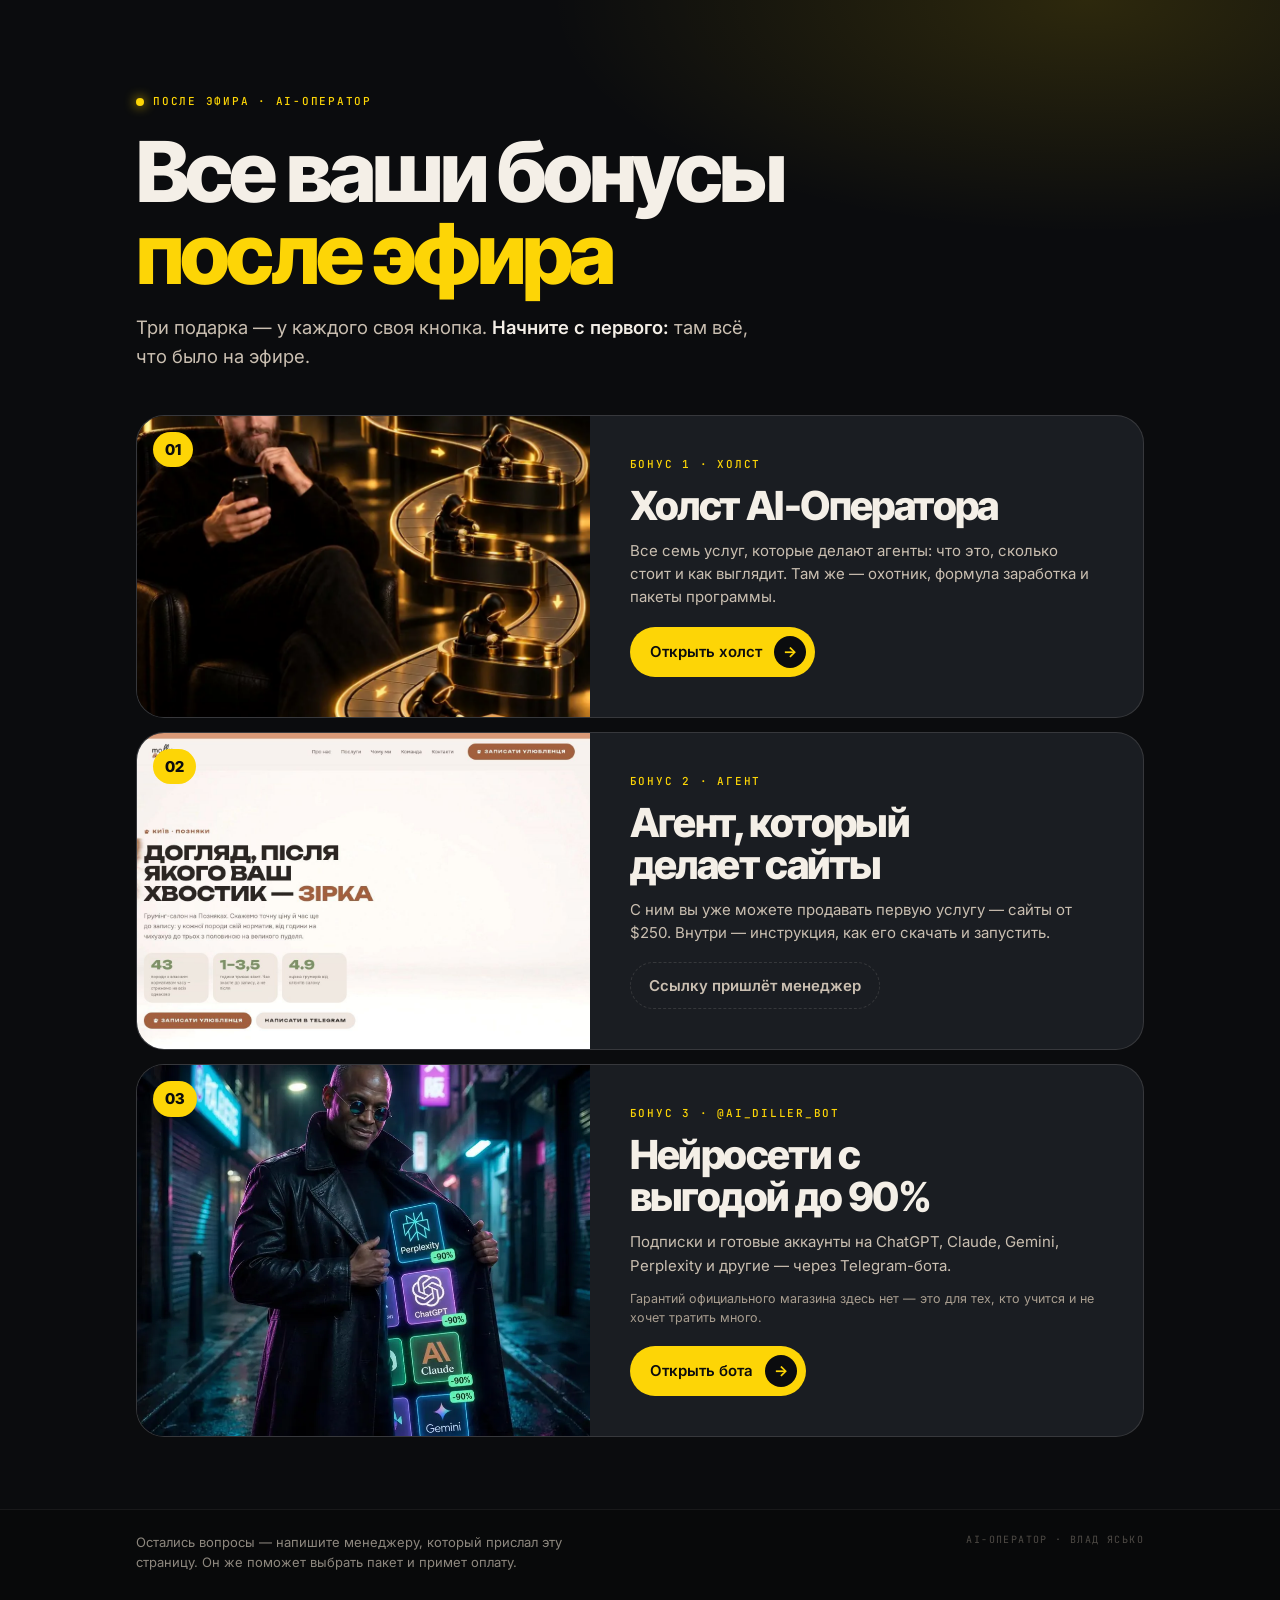
==== site/index.html @ 61ecb500 "Холст AI-Оператора + сторінка бонусів після ефіру Стан прод ai-operator-holst.vercel.app на 19.11.20" ====
<!doctype html>
<html lang="ru">
<head>
<meta charset="utf-8">
<meta name="viewport" content="width=device-width,initial-scale=1,viewport-fit=cover">
<title>Ваши бонусы после эфира · AI-Оператор</title>
<meta name="description" content="Три бонуса после эфира AI-Оператор: холст с семью услугами, агент, который делает сайты, и нейросети с выгодой до 90%.">
<meta name="theme-color" content="#0b0c0e">
<meta property="og:type" content="website">
<meta property="og:title" content="Ваши бонусы после эфира · AI-Оператор">
<meta property="og:description" content="Холст с семью услугами, агент, который делает сайты, и нейросети с выгодой до 90%.">
<meta property="og:image" content="https://ai-operator-holst.vercel.app/media/og-bonus.jpg">
<meta property="og:image:width" content="1200"><meta property="og:image:height" content="630">
<link rel="preconnect" href="https://fonts.googleapis.com">
<link rel="preconnect" href="https://fonts.gstatic.com" crossorigin>
<link href="https://fonts.googleapis.com/css2?family=Inter:wght@400;500;600&family=Inter+Tight:wght@700;800&family=JetBrains+Mono:wght@500&display=swap" rel="stylesheet">
<style>/* страница «Все ваши бонусы после эфира» (18.11) — те же токены, что у холста */
:root{
  --ink:#0b0c0e;--ink-2:#121417;--ink-3:#1a1d22;
  --cream:#f4efe7;--cream-soft:#cabfb1;--cream-mut:#a99e90;
  --gold:#fdd506;--gold-deep:#e6be00;
  --line:rgba(244,239,231,.13);--line-2:rgba(244,239,231,.07);
  --sans:"Inter",system-ui,-apple-system,sans-serif;
  --display:"Inter Tight","Inter",system-ui,sans-serif;
  --mono:"JetBrains Mono",ui-monospace,SFMono-Regular,monospace;
  --pad:clamp(16px,4.5vw,56px);--ease:cubic-bezier(.22,.61,.36,1);
}
*{box-sizing:border-box}
html{-webkit-text-size-adjust:100%}
body{margin:0;background:var(--ink);color:var(--cream);font-family:var(--sans);font-size:16px;line-height:1.55;-webkit-font-smoothing:antialiased;overflow-x:hidden}
img{max-width:100%;display:block}
a{color:inherit}
h1,h2{font-family:var(--display);margin:0;letter-spacing:-.03em;line-height:1.05;text-wrap:balance}
p{margin:0}
.wrap{max-width:1120px;margin:0 auto;padding:0 var(--pad)}
.k{font-family:var(--mono);font-size:11px;letter-spacing:.16em;text-transform:uppercase;font-weight:500}

.top{padding:clamp(40px,7vw,88px) 0 clamp(26px,4vw,44px);background:radial-gradient(60% 80% at 85% 0%,rgba(253,213,6,.14),transparent 70%)}
.eyebrow{display:inline-flex;align-items:center;gap:9px;color:var(--gold)}
.eyebrow i{width:8px;height:8px;border-radius:50%;background:var(--gold);box-shadow:0 0 12px var(--gold)}
h1{margin-top:18px;font-size:clamp(38px,7vw,84px);font-weight:800;letter-spacing:-.045em;line-height:.98}
h1 em{font-style:normal;color:var(--gold)}
.lead{margin-top:18px;max-width:52ch;color:var(--cream-soft);font-size:clamp(15.5px,1.7vw,18.5px)}
.lead b{color:var(--cream);font-weight:600}

.list{display:grid;gap:14px;padding-bottom:clamp(40px,6vw,72px)}
.bn{display:grid;grid-template-columns:minmax(0,.9fr) minmax(0,1.1fr);background:var(--ink-3);border:1px solid var(--line);border-radius:28px;overflow:hidden;text-decoration:none;transition:transform .25s var(--ease),border-color .25s}
.bn:hover{transform:translateY(-3px);border-color:rgba(253,213,6,.45)}
.bn:focus-visible{outline:2px solid var(--gold);outline-offset:3px}
.bn-img{position:relative;min-height:260px;background:var(--ink-2)}
.bn-img img{position:absolute;inset:0;width:100%;height:100%;object-fit:cover}
.bn-n{position:absolute;left:16px;top:16px;font-family:var(--display);font-weight:800;font-size:15px;color:var(--ink);background:var(--gold);border-radius:100px;padding:6px 12px;letter-spacing:-.01em}
.bn-t{padding:clamp(20px,3.2vw,40px);display:grid;gap:12px;align-content:center}
.bn-t .k{color:var(--gold)}
.bn h2{font-size:clamp(26px,3.2vw,40px);font-weight:800;letter-spacing:-.04em}
.bn p{color:var(--cream-soft);font-size:15px;max-width:52ch}
.bn small{font-size:12.5px;color:var(--cream-mut)}
.pill{justify-self:start;display:inline-flex;align-items:center;gap:12px;border-radius:100px;background:var(--gold);color:var(--ink);padding:9px 9px 9px 20px;font-weight:600;font-size:15px;margin-top:6px}
.pill i{display:grid;place-items:center;width:32px;height:32px;border-radius:50%;background:var(--ink);color:var(--gold);font-style:normal;font-weight:700;transition:transform .2s var(--ease)}
.bn:hover .pill i{transform:translateX(3px)}
.bn.wait{cursor:default}
.bn.wait:hover{transform:none;border-color:var(--line)}
.pill.off{background:transparent;color:var(--cream-soft);border:1px dashed var(--line);padding:11px 18px}

.foot{border-top:1px solid var(--line-2);padding:22px 0 34px;background:#08090a}
.foot .wrap{display:flex;flex-wrap:wrap;justify-content:space-between;gap:10px 24px}
.foot p{font-size:13px;color:#8d877e;max-width:60ch}
.foot span{font-family:var(--mono);font-size:10px;letter-spacing:.14em;text-transform:uppercase;color:#4f4b46}

@media (max-width:760px){
  .bn{grid-template-columns:minmax(0,1fr);border-radius:24px}
  .bn-img{min-height:0;aspect-ratio:16/10}
  .bn-t{padding:18px 18px 22px}
}
@media (prefers-reduced-motion:reduce){*{transition:none!important}}
</style>
</head>
<body>
<header class="top"><div class="wrap">
  <span class="eyebrow k"><i></i>после эфира · AI-Оператор</span>
  <h1>Все ваши бонусы <em>после эфира</em></h1>
  <p class="lead">Три подарка — у каждого своя кнопка. <b>Начните с первого:</b> там всё, что было на эфире.</p>
</div></header>
<main class="wrap list"><a class='bn' href='/holst'><div class='bn-img'><img src='media/hero-bg.webp' alt='Влад Ясько — холст AI-Оператора' loading='eager'><span class='bn-n'>01</span></div><div class='bn-t'><span class='k'>бонус 1 · холст</span><h2>Холст AI‑Оператора</h2><p>Все семь услуг, которые делают агенты: что это, сколько стоит и как выглядит. Там же — охотник, формула заработка и пакеты программы.</p><span class='pill'>Открыть холст<i>→</i></span></div></a><div class='bn wait'><div class='bn-img'><img src='demo/assets-sites/molly-desk-poster.jpg' alt='Сайт груминг-салона, собранный агентом' loading='lazy'><span class='bn-n'>02</span></div><div class='bn-t'><span class='k'>бонус 2 · агент</span><h2>Агент, который делает сайты</h2><p>С ним вы уже можете продавать первую услугу — сайты от $250. Внутри — инструкция, как его скачать и запустить.</p><span class='pill off'>Ссылку пришлёт менеджер</span></div></div><a class='bn' href='https://t.me/ai_diller_bot' target='_blank' rel='noopener'><div class='bn-img'><img src='media/bariga.webp' alt='AI-барыга: подписки на нейросети со скидкой' loading='lazy'><span class='bn-n'>03</span></div><div class='bn-t'><span class='k'>бонус 3 · @ai_diller_bot</span><h2>Нейросети с выгодой до 90%</h2><p>Подписки и готовые аккаунты на ChatGPT, Claude, Gemini, Perplexity и другие — через Telegram-бота.</p><small>Гарантий официального магазина здесь нет — это для тех, кто учится и не хочет тратить много.</small><span class='pill'>Открыть бота<i>→</i></span></div></a></main>
<footer class="foot"><div class="wrap">
  <p>Остались вопросы — напишите менеджеру, который прислал эту страницу. Он же поможет выбрать пакет и примет оплату.</p>
  <span>AI-Оператор · Влад Ясько</span>
</div></footer>
</body>
</html>
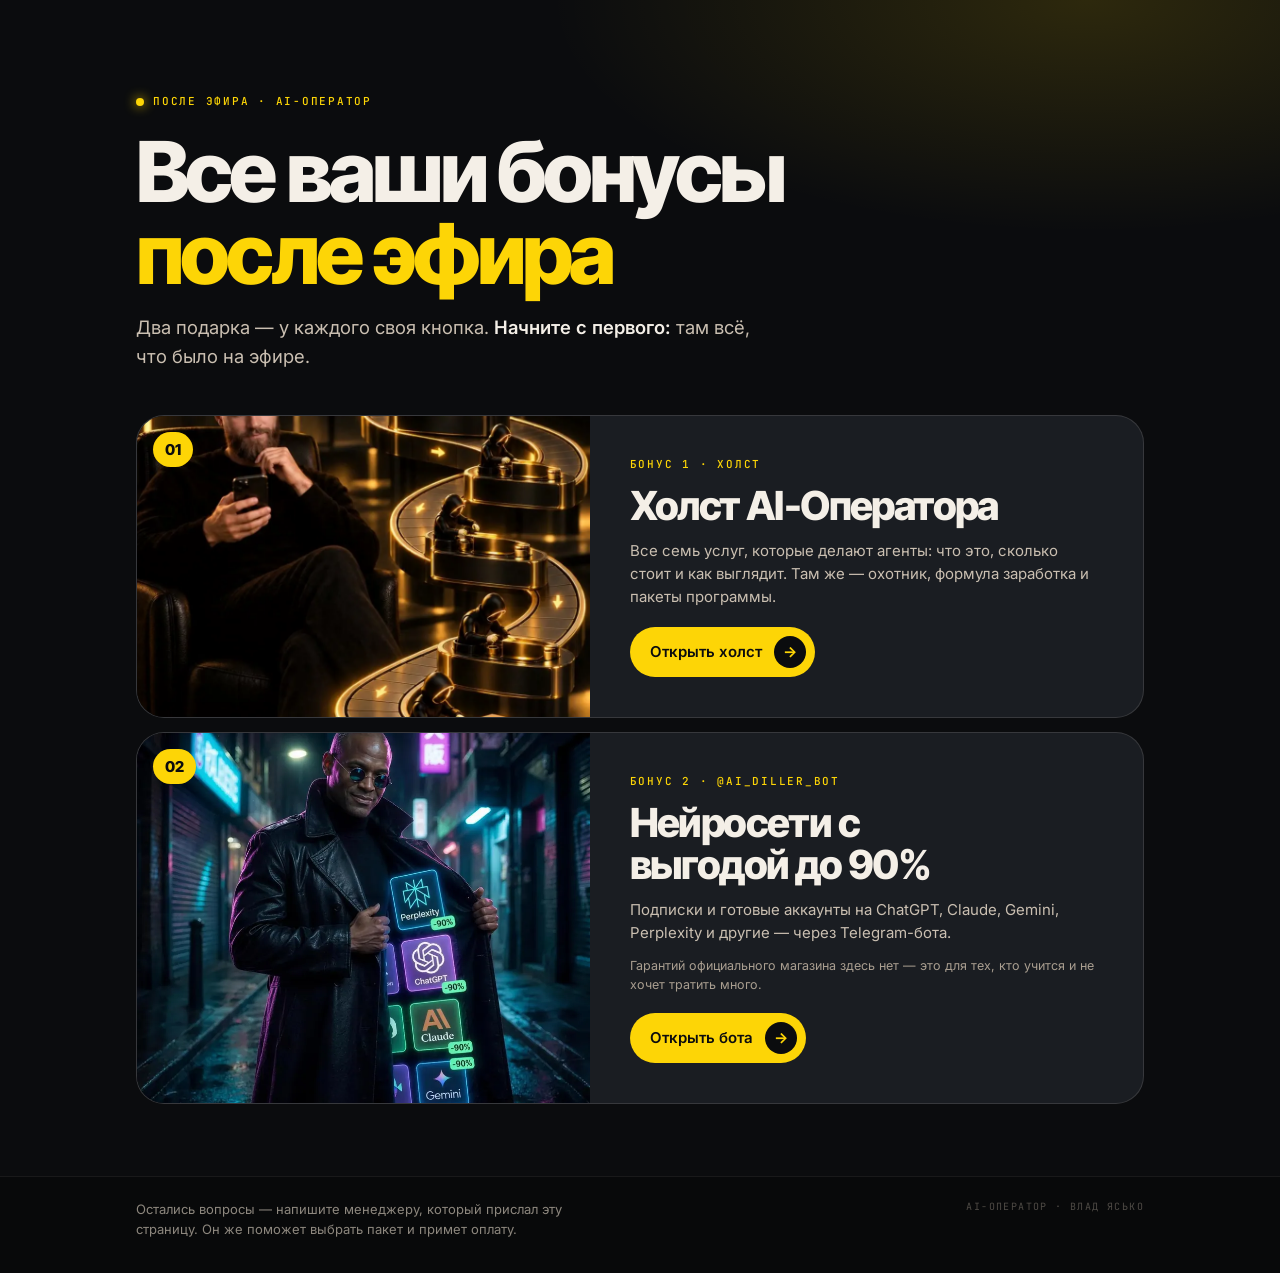
==== commit 1d2048e1: "Бонусів два: прибрано агента сайтів; відносні посилання і ZIP Софія 24.11: агента після вебу не дают" ====
--- a/site/index.html
+++ b/site/index.html
@@ -4,11 +4,11 @@
 <meta charset="utf-8">
 <meta name="viewport" content="width=device-width,initial-scale=1,viewport-fit=cover">
 <title>Ваши бонусы после эфира · AI-Оператор</title>
-<meta name="description" content="Три бонуса после эфира AI-Оператор: холст с семью услугами, агент, который делает сайты, и нейросети с выгодой до 90%.">
+<meta name="description" content="Бонусы после эфира AI-Оператор: холст с семью услугами и нейросети с выгодой до 90%.">
 <meta name="theme-color" content="#0b0c0e">
 <meta property="og:type" content="website">
 <meta property="og:title" content="Ваши бонусы после эфира · AI-Оператор">
-<meta property="og:description" content="Холст с семью услугами, агент, который делает сайты, и нейросети с выгодой до 90%.">
+<meta property="og:description" content="Холст с семью услугами, охотником и пакетами — и нейросети с выгодой до 90%.">
 <meta property="og:image" content="https://ai-operator-holst.vercel.app/media/og-bonus.jpg">
 <meta property="og:image:width" content="1200"><meta property="og:image:height" content="630">
 <link rel="preconnect" href="https://fonts.googleapis.com">
@@ -79,9 +79,9 @@
 <header class="top"><div class="wrap">
   <span class="eyebrow k"><i></i>после эфира · AI-Оператор</span>
   <h1>Все ваши бонусы <em>после эфира</em></h1>
-  <p class="lead">Три подарка — у каждого своя кнопка. <b>Начните с первого:</b> там всё, что было на эфире.</p>
+  <p class="lead">Два подарка — у каждого своя кнопка. <b>Начните с первого:</b> там всё, что было на эфире.</p>
 </div></header>
-<main class="wrap list"><a class='bn' href='/holst'><div class='bn-img'><img src='media/hero-bg.webp' alt='Влад Ясько — холст AI-Оператора' loading='eager'><span class='bn-n'>01</span></div><div class='bn-t'><span class='k'>бонус 1 · холст</span><h2>Холст AI‑Оператора</h2><p>Все семь услуг, которые делают агенты: что это, сколько стоит и как выглядит. Там же — охотник, формула заработка и пакеты программы.</p><span class='pill'>Открыть холст<i>→</i></span></div></a><div class='bn wait'><div class='bn-img'><img src='demo/assets-sites/molly-desk-poster.jpg' alt='Сайт груминг-салона, собранный агентом' loading='lazy'><span class='bn-n'>02</span></div><div class='bn-t'><span class='k'>бонус 2 · агент</span><h2>Агент, который делает сайты</h2><p>С ним вы уже можете продавать первую услугу — сайты от $250. Внутри — инструкция, как его скачать и запустить.</p><span class='pill off'>Ссылку пришлёт менеджер</span></div></div><a class='bn' href='https://t.me/ai_diller_bot' target='_blank' rel='noopener'><div class='bn-img'><img src='media/bariga.webp' alt='AI-барыга: подписки на нейросети со скидкой' loading='lazy'><span class='bn-n'>03</span></div><div class='bn-t'><span class='k'>бонус 3 · @ai_diller_bot</span><h2>Нейросети с выгодой до 90%</h2><p>Подписки и готовые аккаунты на ChatGPT, Claude, Gemini, Perplexity и другие — через Telegram-бота.</p><small>Гарантий официального магазина здесь нет — это для тех, кто учится и не хочет тратить много.</small><span class='pill'>Открыть бота<i>→</i></span></div></a></main>
+<main class="wrap list"><a class='bn' href='holst.html'><div class='bn-img'><img src='media/hero-bg.webp' alt='Влад Ясько — холст AI-Оператора' loading='eager'><span class='bn-n'>01</span></div><div class='bn-t'><span class='k'>бонус 1 · холст</span><h2>Холст AI‑Оператора</h2><p>Все семь услуг, которые делают агенты: что это, сколько стоит и как выглядит. Там же — охотник, формула заработка и пакеты программы.</p><span class='pill'>Открыть холст<i>→</i></span></div></a><a class='bn' href='https://t.me/ai_diller_bot' target='_blank' rel='noopener'><div class='bn-img'><img src='media/bariga.webp' alt='AI-барыга: подписки на нейросети со скидкой' loading='lazy'><span class='bn-n'>02</span></div><div class='bn-t'><span class='k'>бонус 2 · @ai_diller_bot</span><h2>Нейросети с выгодой до 90%</h2><p>Подписки и готовые аккаунты на ChatGPT, Claude, Gemini, Perplexity и другие — через Telegram-бота.</p><small>Гарантий официального магазина здесь нет — это для тех, кто учится и не хочет тратить много.</small><span class='pill'>Открыть бота<i>→</i></span></div></a></main>
 <footer class="foot"><div class="wrap">
   <p>Остались вопросы — напишите менеджеру, который прислал эту страницу. Он же поможет выбрать пакет и примет оплату.</p>
   <span>AI-Оператор · Влад Ясько</span>
